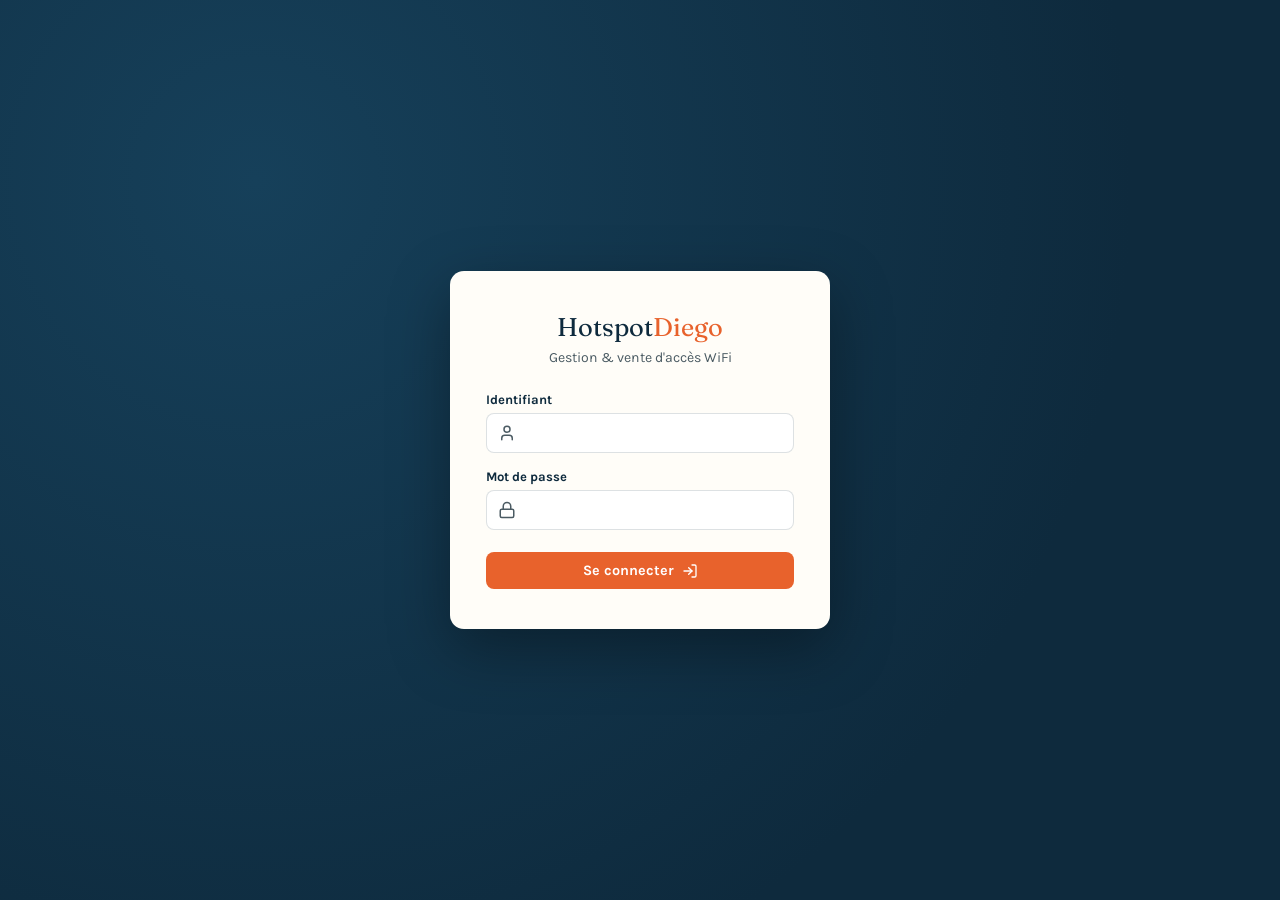
==== dashboard/codes.html @ 16c8afda "Sessions PHP, codes d'acces (vouchers), offres et statistiques avec graphiques" ====
<!DOCTYPE html>
<html lang="fr">
<head>
<meta charset="UTF-8">
<meta name="viewport" content="width=device-width, initial-scale=1.0">
<title>Codes d'accès — Hotspot Diego</title>
<link rel="stylesheet" href="dashboard.css">
</head>
<body>

<div class="tout">
  <aside class="deuxieme">
    <div class="title">Hotspot<span style="color:var(--coral)">Diego</span>
      <small>Affichage</small>
    </div>
    <nav>
      <a href="dash.html">
        <svg xmlns="http://www.w3.org/2000/svg" viewBox="0 0 24 24" fill="none" stroke="currentColor" stroke-width="2" stroke-linecap="round" stroke-linejoin="round"><rect x="3" y="3" width="7" height="7"/><rect x="14" y="3" width="7" height="7"/><rect x="14" y="14" width="7" height="7"/><rect x="3" y="14" width="7" height="7"/></svg>
        Tableau de bord
      </a>
      <a href="#">
        <svg xmlns="http://www.w3.org/2000/svg" viewBox="0 0 24 24" fill="none" stroke="currentColor" stroke-width="2" stroke-linecap="round" stroke-linejoin="round"><path d="M17 21v-2a4 4 0 0 0-4-4H5a4 4 0 0 0-4 4v2"/><circle cx="9" cy="7" r="4"/><path d="M23 21v-2a4 4 0 0 0-3-3.87"/><path d="M16 3.13a4 4 0 0 1 0 7.75"/></svg>
        Utilisateurs
      </a>
      <a href="codes.html" class="active">
        <svg xmlns="http://www.w3.org/2000/svg" viewBox="0 0 24 24" fill="none" stroke="currentColor" stroke-width="2" stroke-linecap="round" stroke-linejoin="round"><path d="M21 2l-2 2m-7.61 7.61a5.5 5.5 0 1 1-7.778 7.778 5.5 5.5 0 0 1 7.777-7.777zm0 0L15.5 7.5m0 0l3 3L22 7l-3-3m-3.5 3.5L19 4"/></svg>
        Codes d'accès
      </a>
      <a href="offres.html">
        <svg xmlns="http://www.w3.org/2000/svg" viewBox="0 0 24 24" fill="none" stroke="currentColor" stroke-width="2" stroke-linecap="round" stroke-linejoin="round"><path d="M20.59 13.41l-7.17 7.17a2 2 0 0 1-2.83 0L2 12V2h10l8.59 8.59a2 2 0 0 1 0 2.83z"/><line x1="7" y1="7" x2="7.01" y2="7"/></svg>
        Offres
      </a>
      <a href="parametre.html">
        <svg xmlns="http://www.w3.org/2000/svg" viewBox="0 0 24 24" fill="none" stroke="currentColor" stroke-width="2" stroke-linecap="round" stroke-linejoin="round"><line x1="4" y1="21" x2="4" y2="14"/><line x1="4" y1="10" x2="4" y2="3"/><line x1="12" y1="21" x2="12" y2="12"/><line x1="12" y1="8" x2="12" y2="3"/><line x1="20" y1="21" x2="20" y2="16"/><line x1="20" y1="12" x2="20" y2="3"/><line x1="1" y1="14" x2="7" y2="14"/><line x1="9" y1="8" x2="15" y2="8"/><line x1="17" y1="16" x2="23" y2="16"/></svg>
        Paramètre
      </a>
      <a href="../login_php/logout.php">
        <svg xmlns="http://www.w3.org/2000/svg" viewBox="0 0 24 24" fill="none" stroke="currentColor" stroke-width="2" stroke-linecap="round" stroke-linejoin="round"><path d="M9 21H5a2 2 0 0 1-2-2V5a2 2 0 0 1 2-2h4"/><polyline points="16 17 21 12 16 7"/><line x1="21" y1="12" x2="9" y2="12"/></svg>
        Déconnexion
      </a>
    </nav>
  </aside>

  <main class="main">

    <div class="topbar">
      <div>
        <h1>Codes d'accès</h1>
        <div class="subtitle">Générer et gérer les vouchers WiFi</div>
      </div>
      <a class="btn btn-outline" href="../login_php/vouchers.php?export=csv">Exporter en CSV</a>
    </div>

    <div id="message" class="error-banner" style="display:none;"></div>

    <div class="card" style="margin-bottom:16px;">
      <form id="form-generer" class="toolbar" style="margin-bottom:0;">
        <strong>Générer des codes</strong>
        <select id="plan-select" required></select>
        <input type="number" id="quantite" min="1" max="200" value="10" required title="Quantité">
        <button type="submit" class="btn btn-primary">Générer</button>
      </form>
      <div id="codes-genere" style="margin-top:14px;display:flex;flex-wrap:wrap;gap:8px;"></div>
    </div>

    <div class="card">
      <form id="form-filtres" class="toolbar">
        <input type="text" id="recherche" placeholder="Rechercher un code..." style="max-width:240px;">
        <select id="filtre-statut" style="max-width:180px;">
          <option value="">Tous les statuts</option>
          <option value="non_utilise">Non utilisés</option>
          <option value="actif">Actifs</option>
          <option value="expire">Expirés</option>
          <option value="desactive">Désactivés</option>
        </select>
        <button type="submit" class="btn btn-outline">Filtrer</button>
      </form>

      <table id="table-codes">
        <thead>
          <tr><th>Code</th><th>Offre</th><th>Prix</th><th>Statut</th><th>Créé le</th><th>Utilisé le</th><th>Expire le</th><th>Actions</th></tr>
        </thead>
        <tbody></tbody>
      </table>
    </div>

  </main>
</div>

<script src="../js/guard.js"></script>
<script src="../js/codes.js"></script>
</body>
</html>
---- dashboard/dashboard.css ----
@import url('https://fonts.googleapis.com/css2?family=Poppins:wght@400;500;600;700&display=swap');

*{
    font-family: 'Poppins';
    font-weight: 400;
    line-height: 1.6;
}
:root {
    --bay: #0E2A3D;
    --bay-light: #16405A;
    --lagoon: #17A398;
    --lagoon-dim: #0F7A70;
    --coral: #E8622C;
    --sand: #F6EFE2;
    --paper: #FFFDF8;
    --ink: #142027;
    --ink-soft: #4B5B63;
    --success: #3FA34D;
    --warn: #C9A227;
    --danger: #C4432B;
    --line: rgba(14, 42, 61, 0.14);
    --radius: 10px;
    --shadow: 0 8px 24px rgba(14, 42, 61, 0.10);
}

* {
    box-sizing: border-box;
}

body {
    margin: 0;
    background: var(--sand);
    color: var(--ink);
    font-family: 'Karla', sans-serif;
    -webkit-font-smoothing: antialiased;
}

h1,h2, h3, .display {
    font-family: 'Fraunces', serif;
    letter-spacing: -0.01em;
    color: var(--bay);
    margin: 0;
}

.mono {
    font-family: 'IBM Plex Mono', monospace;
}

a {
    color: var(--lagoon-dim);
}


.tout {
    display: grid;
    grid-template-columns: 220px 1fr;
    min-height: 100vh;
}

.deuxieme {
    background: radial-gradient(circle at 20% 20%, var(--bay-light), var(--bay) 70%);
    color: var(--sand);
    padding: 28px 18px;
    display: flex;
    flex-direction: column;
    gap: 6px;
    font-family: 'Poppins', sans-serif;
}

.deuxieme .title {
    font-family: 'Poppins', sans-serif;
    font-size: 1.25rem;
    font-weight: 600;
    color: #fff;
    margin-bottom: 4px;
}

.deuxieme .title small {
    display: block;
    font-family: 'Poppins', sans-serif;
    font-weight: 400;
    font-size: 0.72rem;
    letter-spacing: 0.08em;
    text-transform: uppercase;
    color: var(--lagoon);
    margin-top: 2px;
}

.deuxieme nav {
    margin-top: 24px;
    display: flex;
    flex-direction: column;
    gap: 2px;
}

.deuxieme nav a {
    display: flex;
    align-items: center;
    gap: 10px;
    color: rgba(246, 239, 226, 0.78);
    text-decoration: none;
    padding: 10px 12px;
    border-radius: 8px;
    font-size: 0.92rem;
    font-weight: 500;
    border-left: 3px solid transparent;
    transition: background 0.2s ease, color 0.2s ease;
}

.deuxieme nav a svg {
    width: 1em;
    height: 1em;
    flex-shrink: 0;
}

.deuxieme nav a:hover {
    background: rgba(255, 255, 255, 0.06);
}

.deuxieme nav a:nth-of-type(5) {
    margin-top: 280px;
}

.deuxieme nav a.active {
    background: rgba(23, 163, 152, 0.16);
    color: #fff;
}

.main {
    padding: 32px 40px;
    max-width: 1100px;
}

.topbar {
    display: flex;
    justify-content: space-between;
    align-items: baseline;
    margin-bottom: 24px;
}

.topbar .subtitle {
    color: var(--ink-soft);
    font-size: 0.95rem;
    margin-top: 4px;
}


.card {
    background: var(--paper);
    border: 1px solid var(--line);
    border-radius: var(--radius);
    padding: 20px;
    box-shadow: var(--shadow);
}

.stat-grid {
    display: grid;
    grid-template-columns: repeat(auto-fit, minmax(180px, 1fr));
    gap: 16px;
    margin-bottom: 28px;
}

.stat-card {
    background: var(--paper);
    border: 1px solid var(--line);
    border-radius: var(--radius);
    padding: 18px 20px;
}

.stat-card .label {
    font-size: 0.76rem;
    text-transform: uppercase;
    letter-spacing: 0.06em;
    color: var(--ink-soft);
}

.stat-card .value {
    font-family: 'Fraunces', serif;
    font-size: 2rem;
    color: var(--bay);
    margin-top: 4px;
}

.stat-card.accent .value {
    color: var(--lagoon-dim);
}


.btn {
    display: inline-flex;
    align-items: center;
    gap: 6px;
    padding: 10px 18px;
    border-radius: 8px;
    border: none;
    font-family: 'Karla', sans-serif;
    font-weight: 700;
    font-size: 0.9rem;
    cursor: pointer;
    transition: transform 0.08s ease, box-shadow 0.15s ease;
}

.btn:active {
    transform: scale(0.98);
}

.btn-primary {
    background: var(--coral);
    color: #fff;
}

.btn-primary:hover {
    box-shadow: 0 4px 14px rgba(232, 98, 44, 0.35);
}

.btn-secondary {
    background: var(--bay);
    color: var(--sand);
}

.btn-outline {
    background: transparent;
    border: 1.5px solid var(--line);
    color: var(--bay);
}

.btn-danger {
    background: transparent;
    color: var(--danger);
    border: 1.5px solid rgba(196, 67, 43, 0.3);
}

.btn-sm {
    padding: 6px 12px;
    font-size: 0.8rem;
}


label {
    display: block;
    font-size: 0.82rem;
    font-weight: 700;
    color: var(--bay);
    margin-bottom: 6px;
}

input,
select,
textarea {
    width: 100%;
    padding: 10px 12px;
    border: 1.5px solid var(--line);
    border-radius: 8px;
    font-family: 'Karla', sans-serif;
    font-size: 0.95rem;
    background: #fff;
    color: var(--ink);
}

input:focus,
select:focus,
textarea:focus {
    outline: none;
    border-color: var(--lagoon);
    box-shadow: 0 0 0 3px rgba(23, 163, 152, 0.15);
}

.field {
    margin-bottom: 16px;
}

.field-row {
    display: grid;
    grid-template-columns: 1fr 1fr;
    gap: 14px;
}


.login-screen {
    min-height: 100vh;
    display: flex;
    align-items: center;
    justify-content: center;
    background: radial-gradient(circle at 20% 20%, var(--bay-light), var(--bay) 70%);
    padding: 20px;
}

.login-card {
    background: var(--paper);
    border-radius: 14px;
    padding: 40px 36px;
    width: 100%;
    max-width: 380px;
    box-shadow: 0 20px 60px rgba(0, 0, 0, 0.35);
    text-align: center;
}

.login-card .title-mark {
    font-family: 'Fraunces', serif;
    font-size: 1.6rem;
    color: var(--bay);
}

.login-card .title-mark span {
    color: var(--coral);
}

.login-card p.tag {
    color: var(--ink-soft);
    font-size: 0.88rem;
    margin: 6px 0 26px;
}

.login-card form {
    text-align: left;
}

.error-banner {
    background: rgba(196, 67, 43, 0.08);
    border: 1px solid rgba(196, 67, 43, 0.3);
    color: var(--danger);
    padding: 10px 12px;
    border-radius: 8px;
    font-size: 0.85rem;
    margin-bottom: 14px;
}

.success-banner {
    background: rgba(63, 163, 77, 0.12);
    border: 1px solid rgba(63, 163, 77, 0.35);
    color: var(--success);
    padding: 10px 12px;
    border-radius: 8px;
    font-size: 0.85rem;
    margin-bottom: 14px;
}

.card-large {
    max-width: 980px;
}

.form-grid {
    display: grid;
    grid-template-columns: repeat(4, 1fr);
    gap: 14px;
    margin-bottom: 6px;
}

.form-grid-2 {
    grid-template-columns: repeat(2, 1fr);
}

.form-grid-3 {
    grid-template-columns: repeat(3, 1fr);
}

.tabs {
    display: flex;
    gap: 6px;
    margin-bottom: 20px;
    border-bottom: 2px solid var(--line);
}

.tab {
    background: none;
    border: none;
    padding: 10px 18px;
    font-family: 'Karla', sans-serif;
    font-size: 0.92rem;
    font-weight: 700;
    color: var(--ink-soft);
    cursor: pointer;
    border-bottom: 3px solid transparent;
    margin-bottom: -2px;
    transition: color 0.2s ease, border-color 0.2s ease;
}

.tab:hover { color: var(--bay); }

.tab.active {
    color: var(--coral);
    border-bottom-color: var(--coral);
}

.tab-panel { display: none; }
.tab-panel.active { display: block; }


table {
    width: 100%;
    border-collapse: collapse;
    font-size: 0.9rem;
}

th {
    text-align: left;
    font-size: 0.72rem;
    text-transform: uppercase;
    letter-spacing: 0.05em;
    color: var(--ink-soft);
    padding: 8px 10px;
    border-bottom: 1.5px solid var(--line);
}

.badge {
    display: inline-block;
    padding: 3px 10px;
    border-radius: 20px;
    font-size: 0.72rem;
    font-weight: 700;
}

.badge-actif {
    background: rgba(63, 163, 77, 0.14);
    color: var(--success);
}

.badge-non_utilise {
    background: rgba(14, 42, 61, 0.08);
    color: var(--ink-soft);
}

.badge-expire {
    background: rgba(201, 162, 39, 0.14);
    color: var(--warn);
}

.badge-desactive {
    background: rgba(196, 67, 43, 0.1);
    color: var(--danger);
} 

.voucher-strip {
    display: inline-flex;
    align-items: center;
    background: #fff;
    border: 1.5px dashed var(--line);
    border-radius: 8px;
    padding: 6px 12px;
    position: relative;
}

.voucher-strip::before,
.voucher-strip::after {
    content: '';
    position: absolute;
    width: 10px;
    height: 10px;
    background: var(--sand);
    border: 1.5px dashed var(--line);
    border-radius: 50%;
    top: 50%;
    transform: translateY(-50%);
}

.voucher-strip::before {
    left: -6px;
}

.voucher-strip::after {
    right: -6px;
}

.toolbar {
    display: flex;
    justify-content: space-between;
    align-items: center;
    margin-bottom: 16px;
    gap: 12px;
    flex-wrap: wrap;
}

.hint {
    color: var(--ink-soft);
    font-size: 0.82rem;
    margin-top: 6px;
}

@media (max-width: 800px) {
    .tout {
        grid-template-columns: 1fr;
    }

    .deuxieme {
        display: flex;
        flex-direction: row;
        overflow-x: auto;
        padding: 14px;
    }

    .deuxieme nav {
        flex-direction: row;
        margin-top: 0;
    }

    .main {
        padding: 20px;
    }

    .field-row {
        grid-template-columns: 1fr;
    }

    .form-grid {
        grid-template-columns: 1fr 1fr;
    }
}

@media (max-width: 560px) {
    .form-grid {
        grid-template-columns: 1fr;
    }
}
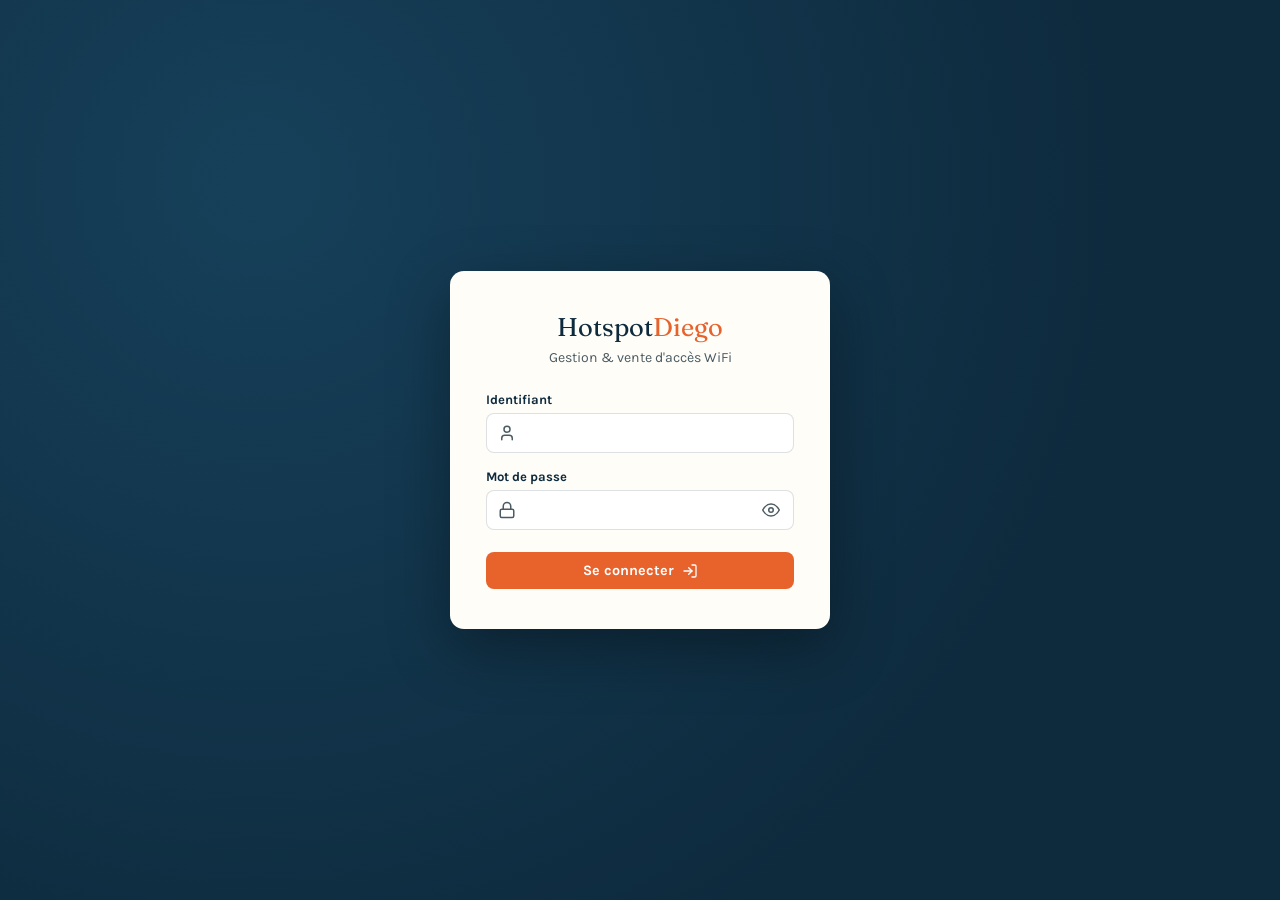
==== commit 9af87b29: "Oeil mot de passe, page Statistiques, sidebar fixe sans scrollbar, no-cache" ====
--- a/dashboard/codes.html
+++ b/dashboard/codes.html
@@ -4,7 +4,7 @@
 <meta charset="UTF-8">
 <meta name="viewport" content="width=device-width, initial-scale=1.0">
 <title>Codes d'accès — Hotspot Diego</title>
-<link rel="stylesheet" href="dashboard.css">
+<link rel="stylesheet" href="dashboard.css?v=8">
 </head>
 <body>
 
@@ -25,6 +25,10 @@
       <a href="codes.html" class="active">
         <svg xmlns="http://www.w3.org/2000/svg" viewBox="0 0 24 24" fill="none" stroke="currentColor" stroke-width="2" stroke-linecap="round" stroke-linejoin="round"><path d="M21 2l-2 2m-7.61 7.61a5.5 5.5 0 1 1-7.778 7.778 5.5 5.5 0 0 1 7.777-7.777zm0 0L15.5 7.5m0 0l3 3L22 7l-3-3m-3.5 3.5L19 4"/></svg>
         Codes d'accès
+      </a>
+      <a href="stats.html">
+        <svg xmlns="http://www.w3.org/2000/svg" viewBox="0 0 24 24" fill="none" stroke="currentColor" stroke-width="2" stroke-linecap="round" stroke-linejoin="round"><line x1="18" y1="20" x2="18" y2="10"/><line x1="12" y1="20" x2="12" y2="4"/><line x1="6" y1="20" x2="6" y2="14"/></svg>
+        Statistiques
       </a>
       <a href="offres.html">
         <svg xmlns="http://www.w3.org/2000/svg" viewBox="0 0 24 24" fill="none" stroke="currentColor" stroke-width="2" stroke-linecap="round" stroke-linejoin="round"><path d="M20.59 13.41l-7.17 7.17a2 2 0 0 1-2.83 0L2 12V2h10l8.59 8.59a2 2 0 0 1 0 2.83z"/><line x1="7" y1="7" x2="7.01" y2="7"/></svg>
--- a/dashboard/dashboard.css
+++ b/dashboard/dashboard.css
@@ -58,6 +58,13 @@
 }
 
 .deuxieme {
+    position: fixed;
+    top: 0;
+    left: 0;
+    height: 100vh;
+    width: 220px;
+    overflow-y: auto;
+    scrollbar-width: none;
     background: radial-gradient(circle at 20% 20%, var(--bay-light), var(--bay) 70%);
     color: var(--sand);
     padding: 28px 18px;
@@ -65,6 +72,10 @@
     flex-direction: column;
     gap: 6px;
     font-family: 'Poppins', sans-serif;
+}
+
+.deuxieme::-webkit-scrollbar {
+    display: none;
 }
 
 .deuxieme .title {
@@ -117,8 +128,8 @@
     background: rgba(255, 255, 255, 0.06);
 }
 
-.deuxieme nav a:nth-of-type(5) {
-    margin-top: 280px;
+.deuxieme nav a:nth-last-child(2) {
+    margin-top: 235px;
 }
 
 .deuxieme nav a.active {
@@ -127,6 +138,7 @@
 }
 
 .main {
+    grid-column: 2;
     padding: 32px 40px;
     max-width: 1100px;
 }
@@ -482,9 +494,13 @@
     }
 
     .deuxieme {
+        position: static;
+        width: auto;
+        height: auto;
         display: flex;
         flex-direction: row;
         overflow-x: auto;
+        overflow-y: hidden;
         padding: 14px;
     }
 
@@ -493,7 +509,12 @@
         margin-top: 0;
     }
 
+    .deuxieme nav a:nth-last-child(2) {
+        margin-top: 0;
+    }
+
     .main {
+        grid-column: 1;
         padding: 20px;
     }
 
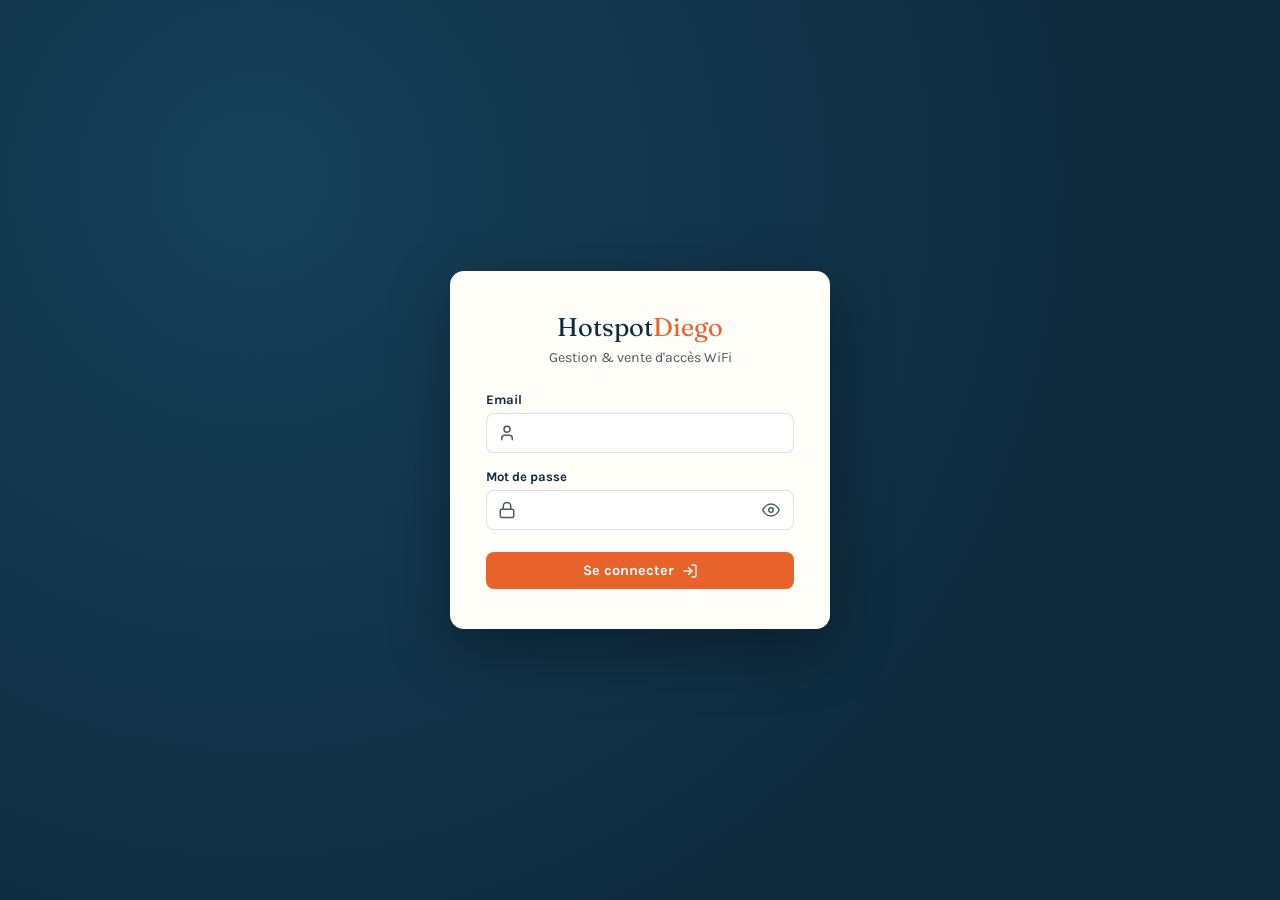
==== commit 758fe91f: "Navigation fluide : view transitions et fondu d'apparition des pages" ====
--- a/dashboard/codes.html
+++ b/dashboard/codes.html
@@ -4,7 +4,7 @@
 <meta charset="UTF-8">
 <meta name="viewport" content="width=device-width, initial-scale=1.0">
 <title>Codes d'accès — Hotspot Diego</title>
-<link rel="stylesheet" href="dashboard.css?v=8">
+<link rel="stylesheet" href="dashboard.css">
 </head>
 <body>
 
--- a/dashboard/dashboard.css
+++ b/dashboard/dashboard.css
@@ -51,10 +51,30 @@
 }
 
 
+/* Transitions fluides entre les pages */
+@view-transition {
+    navigation: auto;
+}
+
+@keyframes page-in {
+    from {
+        opacity: 0;
+        transform: translateY(10px);
+    }
+    to {
+        opacity: 1;
+        transform: none;
+    }
+}
+
 .tout {
     display: grid;
     grid-template-columns: 220px 1fr;
     min-height: 100vh;
+}
+
+.main {
+    animation: page-in 0.4s cubic-bezier(0.22, 0.61, 0.36, 1) both;
 }
 
 .deuxieme {
